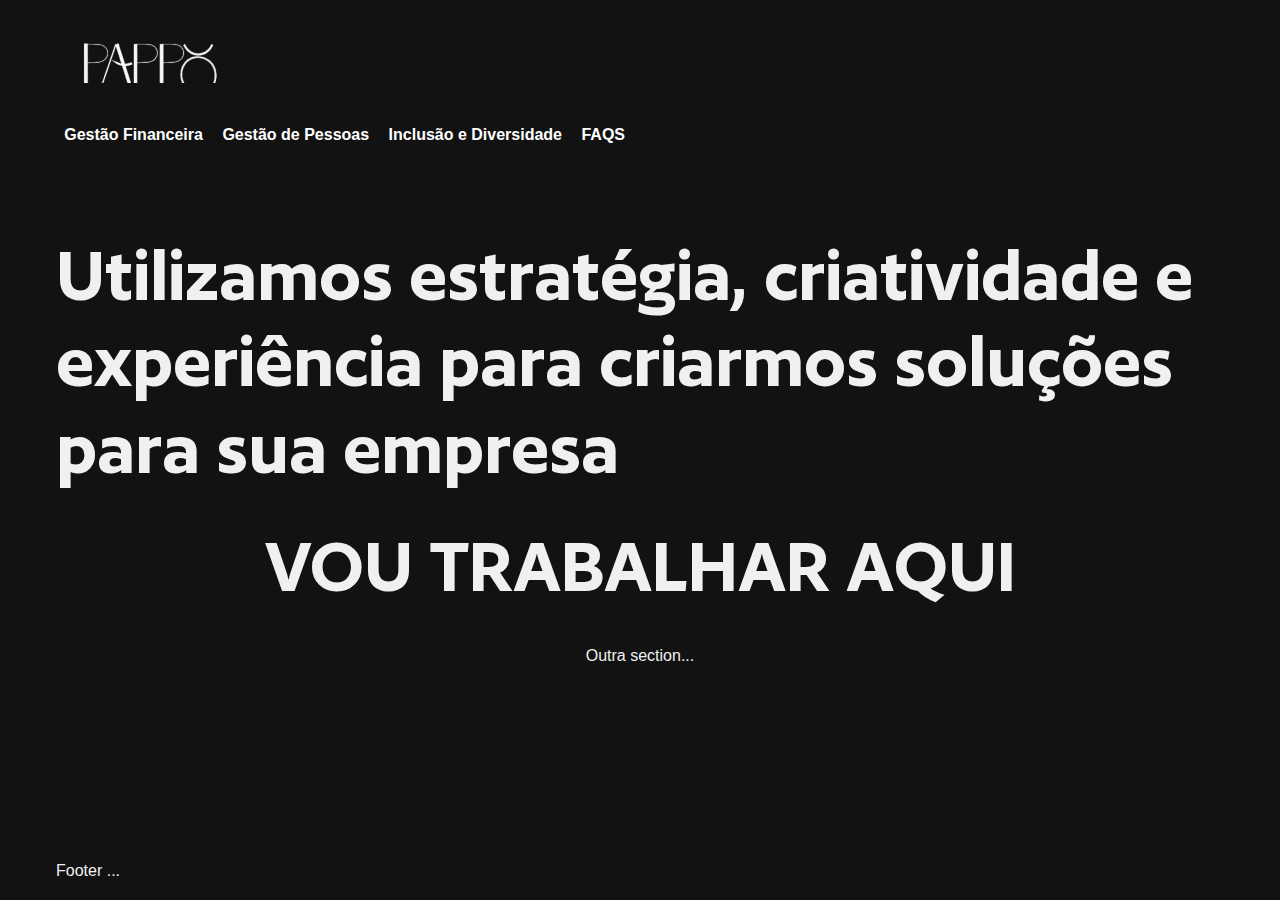
==== index.html @ 902ffb56 "Add font Author" ====
<!DOCTYPE html>
<html lang="en">

<head>
	<meta charset="UTF-8">
	<meta name="viewport" content="width=device-width, initial-scale=1.0">
	<title>PAPPO</title>

	<link rel="preconnect" href="https://fonts.googleapis.com">
	<link rel="preconnect" href="https://fonts.gstatic.com" crossorigin>
	<link href="https://fonts.googleapis.com/css2?family=Inter:wght@100;300;500;700;900&family=Manrope:wght@200;400;600;800&display=swap" rel="stylesheet">

	<link rel="stylesheet" href="/css/style.css">
	<script src="/js/main.js" defer></script>
</head>

<body>
	<header>
		<div class="container">
			<div class="logo">
				<img src="img/logo.png" alt="logo" />
			</div><!--logo-->

			<div class="menu">
				<a href="#">Gestão Financeira</a>
				<a href="#">Gestão de Pessoas</a>
				<a href="#">Inclusão e Diversidade</a>
				<a href="#">FAQS</a>
			</div><!--menu-->
		<div><!--container-->
	</header>

	<main>
		<section class="splash" id="splash">
			<div class="container">
			
				<h1 class="title">
					Utilizamos estratégia, criatividade e experiência para criarmos soluções para sua empresa
				</h1>
			
			</div>
		</section>
		
		<section class="our-process" id="our-process">
			<div class="container">

				<h1 class="title">VOU TRABALHAR AQUI</h1>

			</div>
		</section>

		<section class="outra ..." id="outro ...">
			<div class="container">
			
				Outra section...
			
			</div>
		</section>
	</main>
	
	<footer>
		<div class="container">

			<div class="ftr-left">

			</div>

			<div class="ftr-right">

			</div>

			<div class="ftr-footer">

			</div>
		
			Footer ...
		
		</div>
	</footer>
</body>

</html>
---- css/style.css ----
@import url(./root.css);
@import url(./font.css);
@import url(./splash.css);

*{
    margin:0;
    padding:0;
    box-sizing: border-box;
    font-family: Verdana, Geneva, Tahoma, sans-serif;
}

body {
	font-family: 'Poppins', sans-serif;
	text-align: left;

	word-wrap: break-word;
	overflow-wrap: break-word;
	color: var(--color);
	background: var(--bg);
	font-size: 16px;
	line-height: 1.7;
	height: 100vh;

	width: 100%;
	min-width: 360px;
}

body,
main {
	display: flex;
	flex-direction: column;
}

main {
	width: 100%;
	margin: auto;
	padding: 1rem 0;
	flex: 1;
	align-items: center;
}

.container {
	margin: auto;
	width: 100%;
	max-width: 1200px;
	padding: 1rem;
}

.title {
	font-family: Author, sans-serif;
}

/*  --------------------  */

.center{
    display: flex;
    flex-wrap: wrap;
    max-width: 1200px;
    margin: 0 auto;
    padding: 0 2%;
}

header{
    height: 200px;
    padding: 20px 0;
}

.logo{
    width: 50%;
}

.menu{
    padding-top: 30px;
    width: 50%;
    text-align: right;
}

.menu a{
    color: white;
    text-decoration: none;
    font-weight: bold;
    margin-right: 15px;
}



section.sobre{
    height: calc(100% - 200px);
    position: relative;
}

.extras{
    position: absolute;
    bottom: 0;
    right: 0;
    width: 200px;
    height: 200px;
    background-color: black;

}
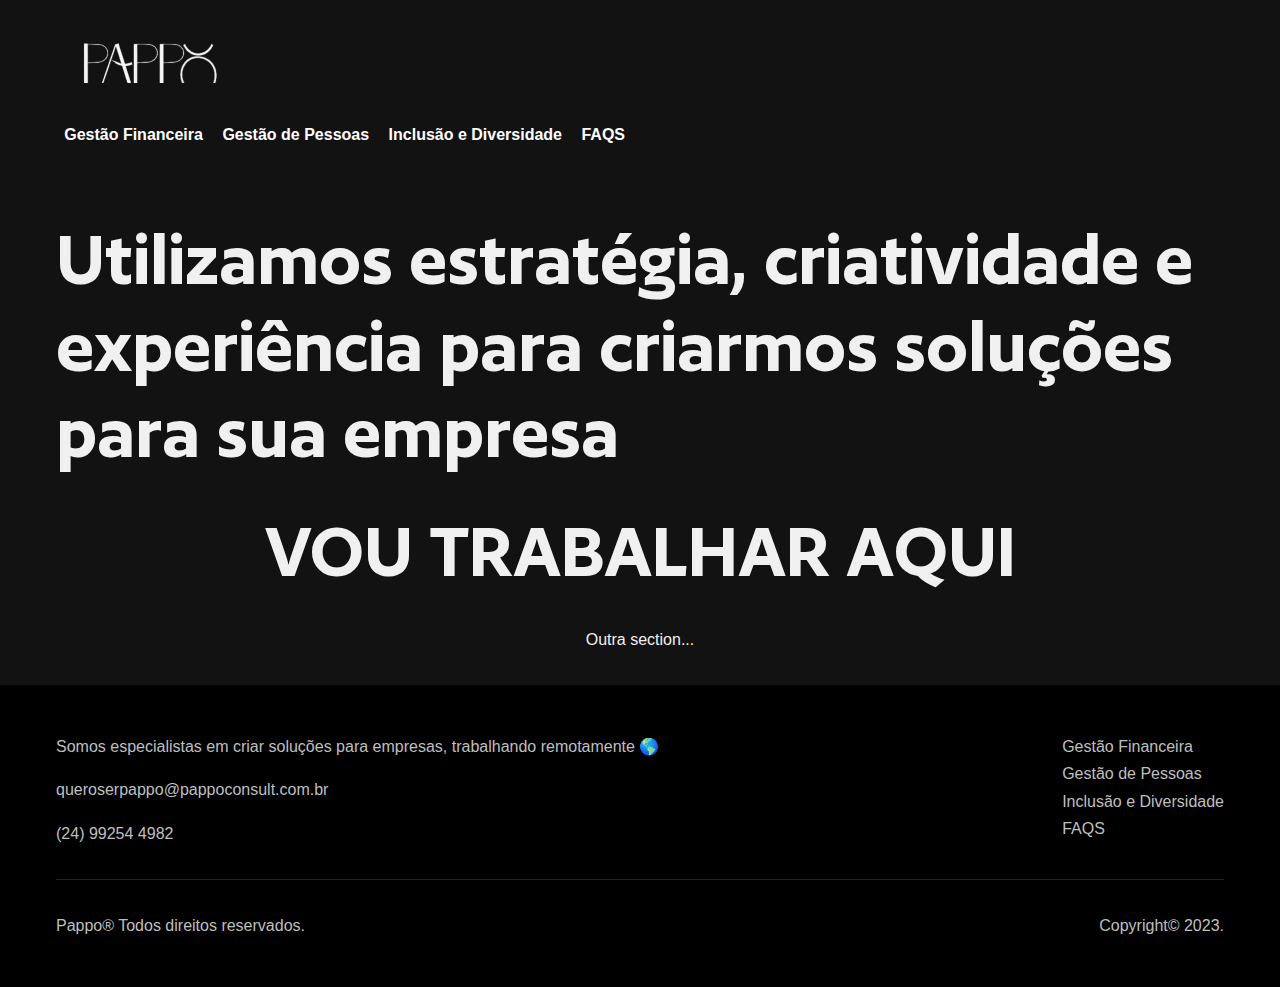
==== commit ddf26ef2: "upgrade" ====
--- a/index.html
+++ b/index.html
@@ -8,7 +8,9 @@
 
 	<link rel="preconnect" href="https://fonts.googleapis.com">
 	<link rel="preconnect" href="https://fonts.gstatic.com" crossorigin>
-	<link href="https://fonts.googleapis.com/css2?family=Inter:wght@100;300;500;700;900&family=Manrope:wght@200;400;600;800&display=swap" rel="stylesheet">
+	<link
+		href="https://fonts.googleapis.com/css2?family=Inter:wght@100;300;500;700;900&family=Manrope:wght@200;400;600;800&display=swap"
+		rel="stylesheet">
 
 	<link rel="stylesheet" href="/css/style.css">
 	<script src="/js/main.js" defer></script>
@@ -27,20 +29,20 @@
 				<a href="#">Inclusão e Diversidade</a>
 				<a href="#">FAQS</a>
 			</div><!--menu-->
-		<div><!--container-->
+			<div><!--container-->
 	</header>
 
 	<main>
 		<section class="splash" id="splash">
 			<div class="container">
-			
+
 				<h1 class="title">
 					Utilizamos estratégia, criatividade e experiência para criarmos soluções para sua empresa
 				</h1>
-			
+
 			</div>
 		</section>
-		
+
 		<section class="our-process" id="our-process">
 			<div class="container">
 
@@ -51,30 +53,39 @@
 
 		<section class="outra ..." id="outro ...">
 			<div class="container">
-			
+
 				Outra section...
-			
+
 			</div>
 		</section>
 	</main>
-	
+
 	<footer>
 		<div class="container">
 
-			<div class="ftr-left">
+			<div class="ftr-content">
+				<div class="ftr-left">
+					<p>Somos especialistas em criar soluções para empresas, trabalhando remotamente 🌎</p>
+					<a href="mailto:queroserpappo@pappoconsult.com.br">queroserpappo@pappoconsult.com.br</a>
+					<a href="tel:+5524992544982">(24) 99254 4982</a>
+				</div>
 
-			</div>
-
-			<div class="ftr-right">
-
+				<div class="ftr-right">
+					<nav>
+						<ul>
+							<li><a href="#">Gestão Financeira</a></li>
+							<li><a href="#">Gestão de Pessoas</a></li>
+							<li><a href="#">Inclusão e Diversidade</a></li>
+							<li><a href="#">FAQS</a></li>
+						</ul>
+					</nav>
+				</div>
 			</div>
 
 			<div class="ftr-footer">
-
+				<span>Pappo® Todos direitos reservados.</span>
+				<span>Copyright© 2023. </span>
 			</div>
-		
-			Footer ...
-		
 		</div>
 	</footer>
 </body>
--- a/css/style.css
+++ b/css/style.css
@@ -2,6 +2,7 @@
 @import url(./root.css);
 @import url(./font.css);
 @import url(./splash.css);
+@import url(./footer.css);
 
 *{
     margin:0;
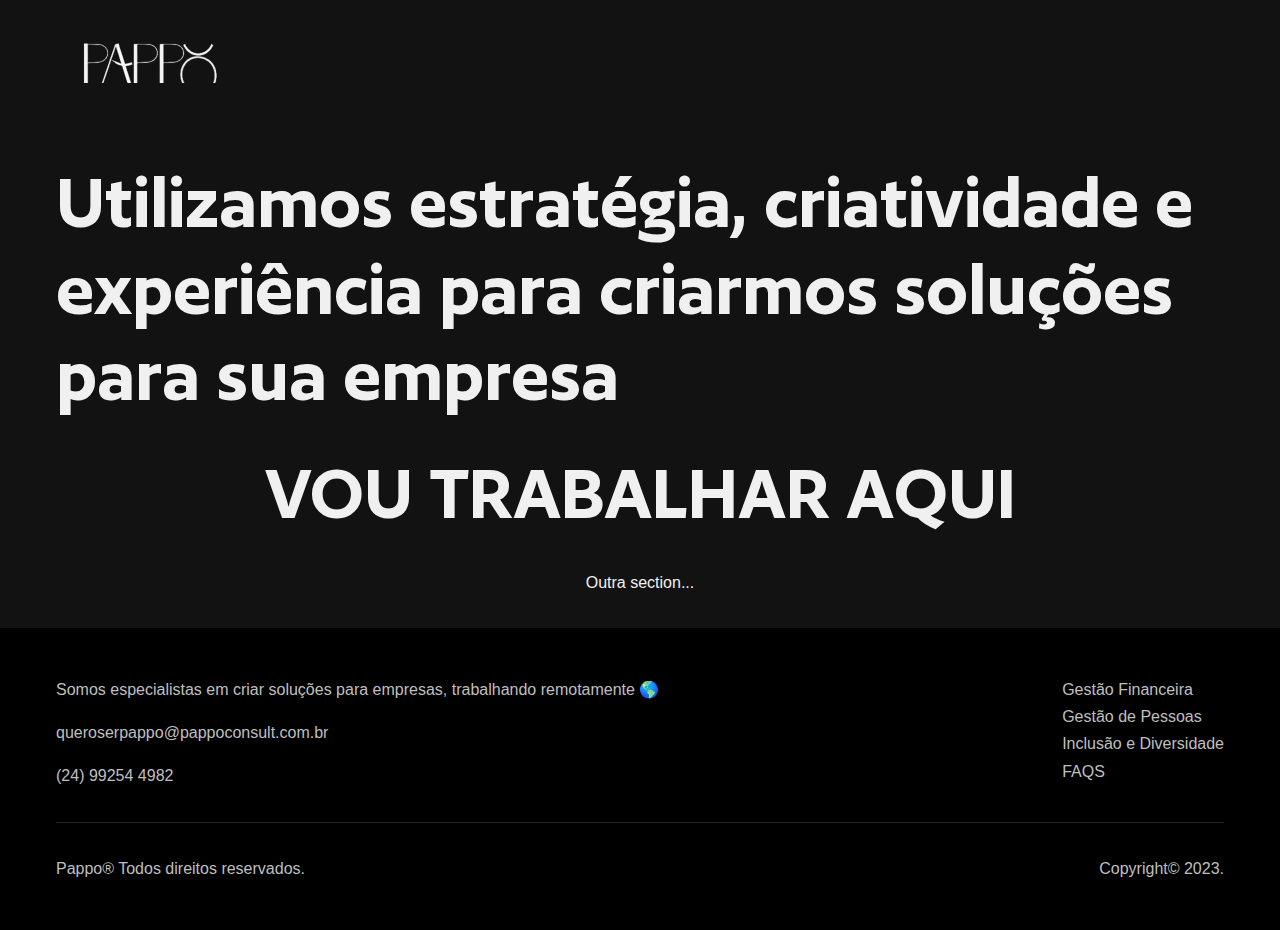
==== commit b2291ed5: "upgrade" ====
--- a/index.html
+++ b/index.html
@@ -21,15 +21,8 @@
 		<div class="container">
 			<div class="logo">
 				<img src="img/logo.png" alt="logo" />
-			</div><!--logo-->
-
-			<div class="menu">
-				<a href="#">Gestão Financeira</a>
-				<a href="#">Gestão de Pessoas</a>
-				<a href="#">Inclusão e Diversidade</a>
-				<a href="#">FAQS</a>
-			</div><!--menu-->
-			<div><!--container-->
+			</div>
+			<div>
 	</header>
 
 	<main>
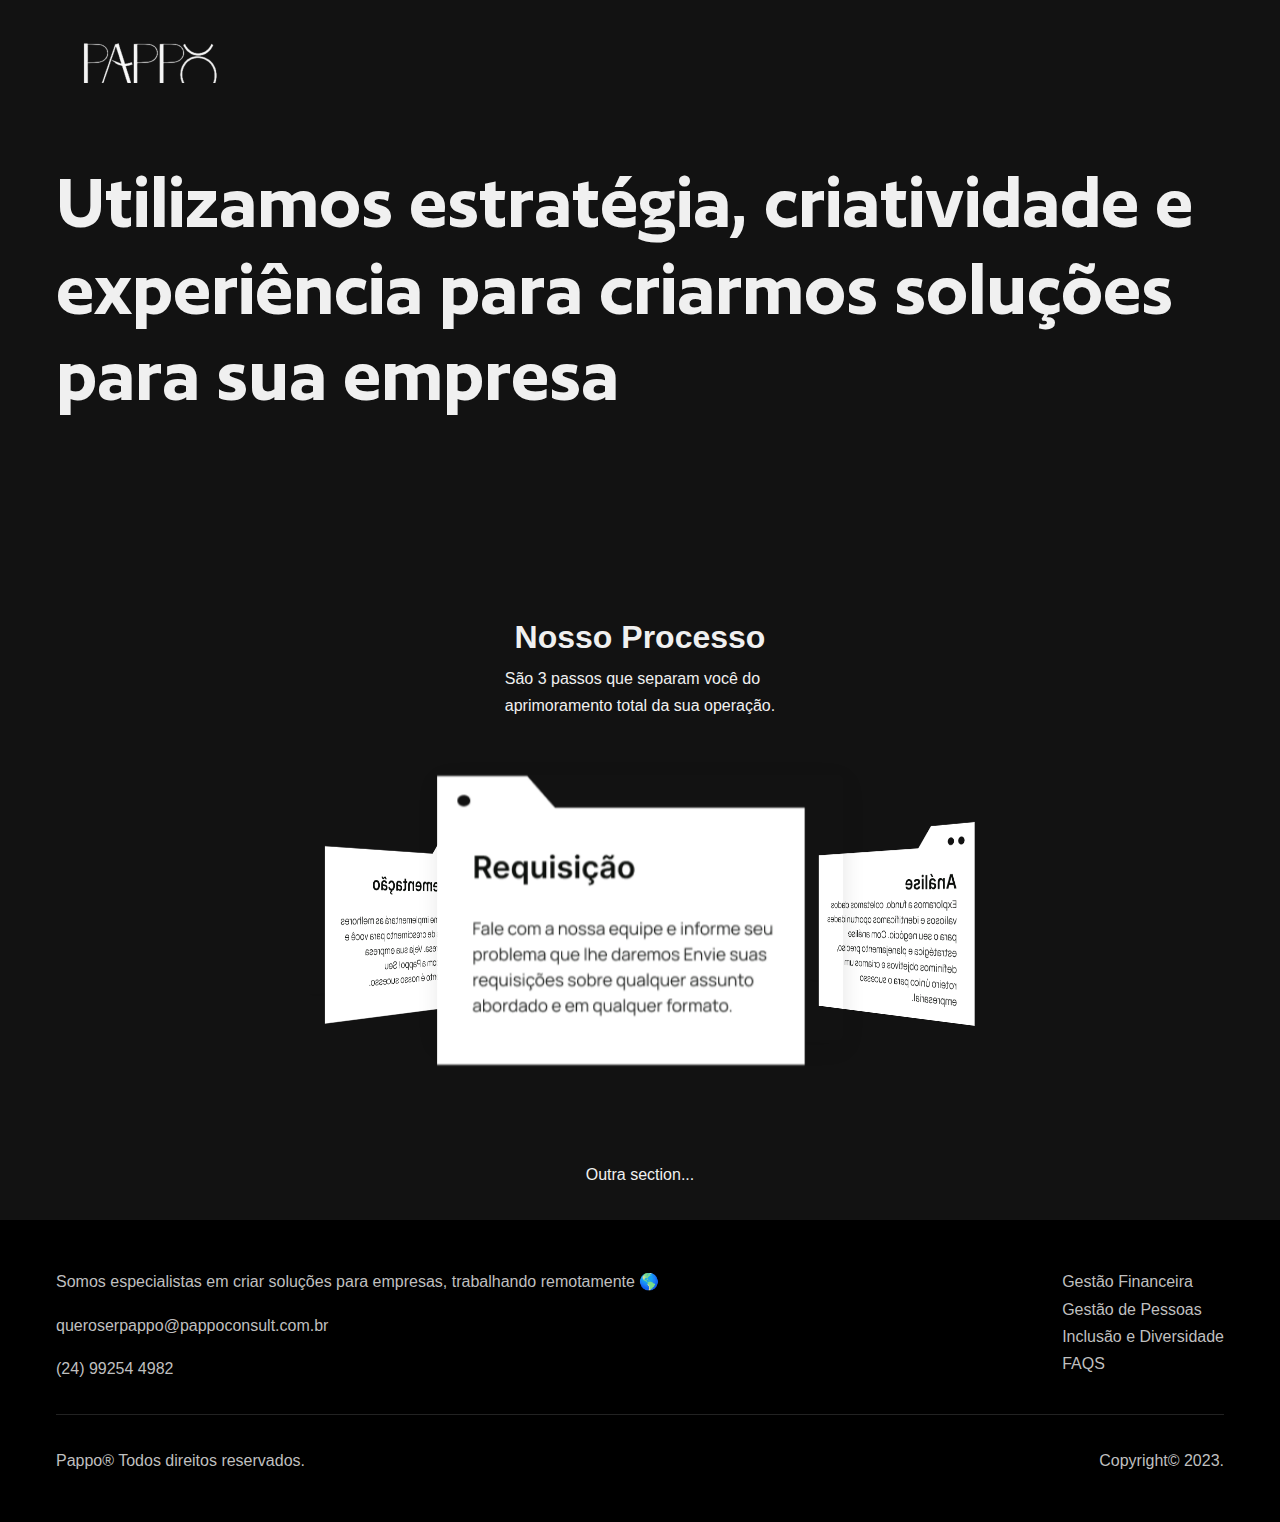
==== commit 44c3da7f: "Add: proccess section" ====
--- a/index.html
+++ b/index.html
@@ -36,10 +36,23 @@
 			</div>
 		</section>
 
-		<section class="our-process" id="our-process">
+		<section class="process" id="process">
 			<div class="container">
 
-				<h1 class="title">VOU TRABALHAR AQUI</h1>
+				<div class="pro-content">
+					<h2>Nosso Processo</h2>
+					<p>São 3 passos que separam você do<br />aprimoramento total da sua operação.</p>
+				</div>
+
+				<figure class="icon-cards mt-3">
+					<div class="icon-cards__content">
+						<div class="icon-cards__item d-flex align-items-center justify-content-center"><img src="/img/process/1.png" alt=""></div>
+						<div class="icon-cards__item d-flex align-items-center justify-content-center"><img src="/img/process/2.png" alt="">
+						</div>
+						<div class="icon-cards__item d-flex align-items-center justify-content-center"><img src="/img/process/3.png" alt="">
+						</div>
+					</div>
+				</figure>
 
 			</div>
 		</section>
--- a/css/style.css
+++ b/css/style.css
@@ -2,6 +2,7 @@
 @import url(./root.css);
 @import url(./font.css);
 @import url(./splash.css);
+@import url(./process.css);
 @import url(./footer.css);
 
 *{
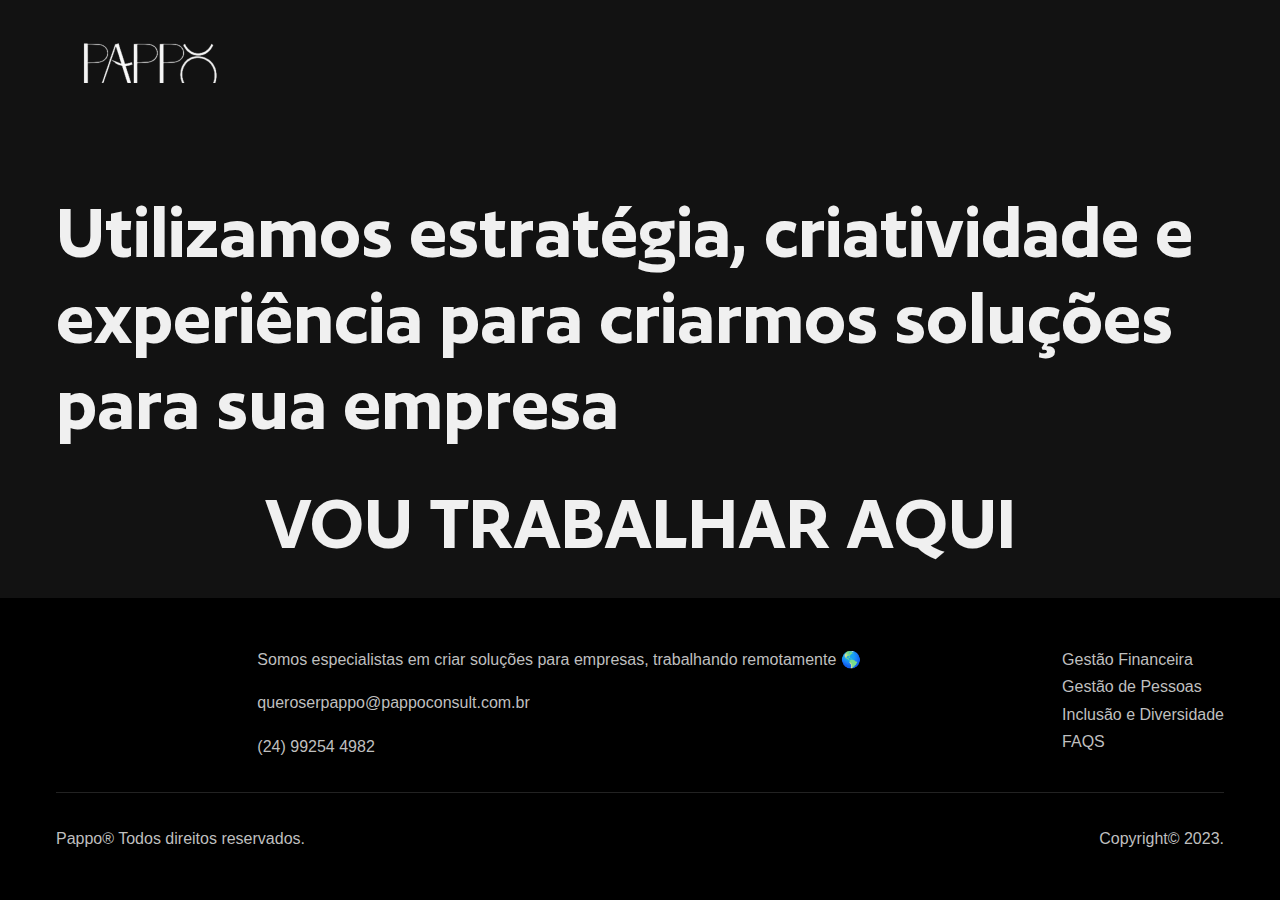
==== commit b160a30e: "Add files via upload" ====
--- a/index.html
+++ b/index.html
@@ -36,31 +36,46 @@
 			</div>
 		</section>
 
-		<section class="process" id="process">
+		<section class="our-process" id="our-process">
 			<div class="container">
 
-				<div class="pro-content">
-					<h2>Nosso Processo</h2>
-					<p>São 3 passos que separam você do<br />aprimoramento total da sua operação.</p>
-				</div>
-
-				<figure class="icon-cards mt-3">
-					<div class="icon-cards__content">
-						<div class="icon-cards__item d-flex align-items-center justify-content-center"><img src="/img/process/1.png" alt=""></div>
-						<div class="icon-cards__item d-flex align-items-center justify-content-center"><img src="/img/process/2.png" alt="">
-						</div>
-						<div class="icon-cards__item d-flex align-items-center justify-content-center"><img src="/img/process/3.png" alt="">
-						</div>
-					</div>
-				</figure>
+				<h1 class="title">VOU TRABALHAR AQUI</h1>
 
 			</div>
 		</section>
 
-		<section class="outra ..." id="outro ...">
-			<div class="container">
+		
+			<div id="Contato">
 
-				Outra section...
+
+                </div><!--Contato-->
+
+                <div id="Logística"
+
+
+            </div><!--Logística-->    
+            
+           <a href="https://github.com/pedra/pappo/blob/main/img/3lYFkjkBy2fEzTbPB7PB4Tov7TE.png"
+
+           <a href=https://github.com/pedra/pappo/blob/main/img/KZ0L8nwtZzvbxxKnOYc3PwjvX5Y.png
+
+           <a href="https://github.com/pedra/pappo/blob/main/img/6niU294dma6jseMjf9BlSBUuuc4.png"
+    
+           <a href="https://github.com/pedra/pappo/blob/main/img/KijCZ3qLa4o5mCY7mIND9ArG0Qc.png"
+
+           <a href="https://github.com/pedra/pappo/blob/main/img/ggBRjHO0lNNeP8Y4uCHr2PVad4Q.png"
+
+           <a href="https://github.com/pedra/pappo/blob/main/img/pCJ8EvF63d7Kl6DKQ8IsWZ4gHc.png"
+
+           <a href="https://github.com/pedra/pappo/blob/main/img/qhrYA2Wh4WYNI51X7J98ys0cjE.png"
+
+           <a href="https://github.com/pedra/pappo/blob/main/img/t0hgtGY2Q9Vyvz1Z2Lh5G9xRfGQ.png"
+
+           <a href="https://github.com/pedra/pappo/blob/main/img/xBVkt2EA65seAWH0BzKoN3SKqjE.png"
+
+           <a href="https://github.com/pedra/pappo/blob/main/img/yNNKZpyJnNWZA5DTmVy4tSO85oE.png"
+
+		
 
 			</div>
 		</section>
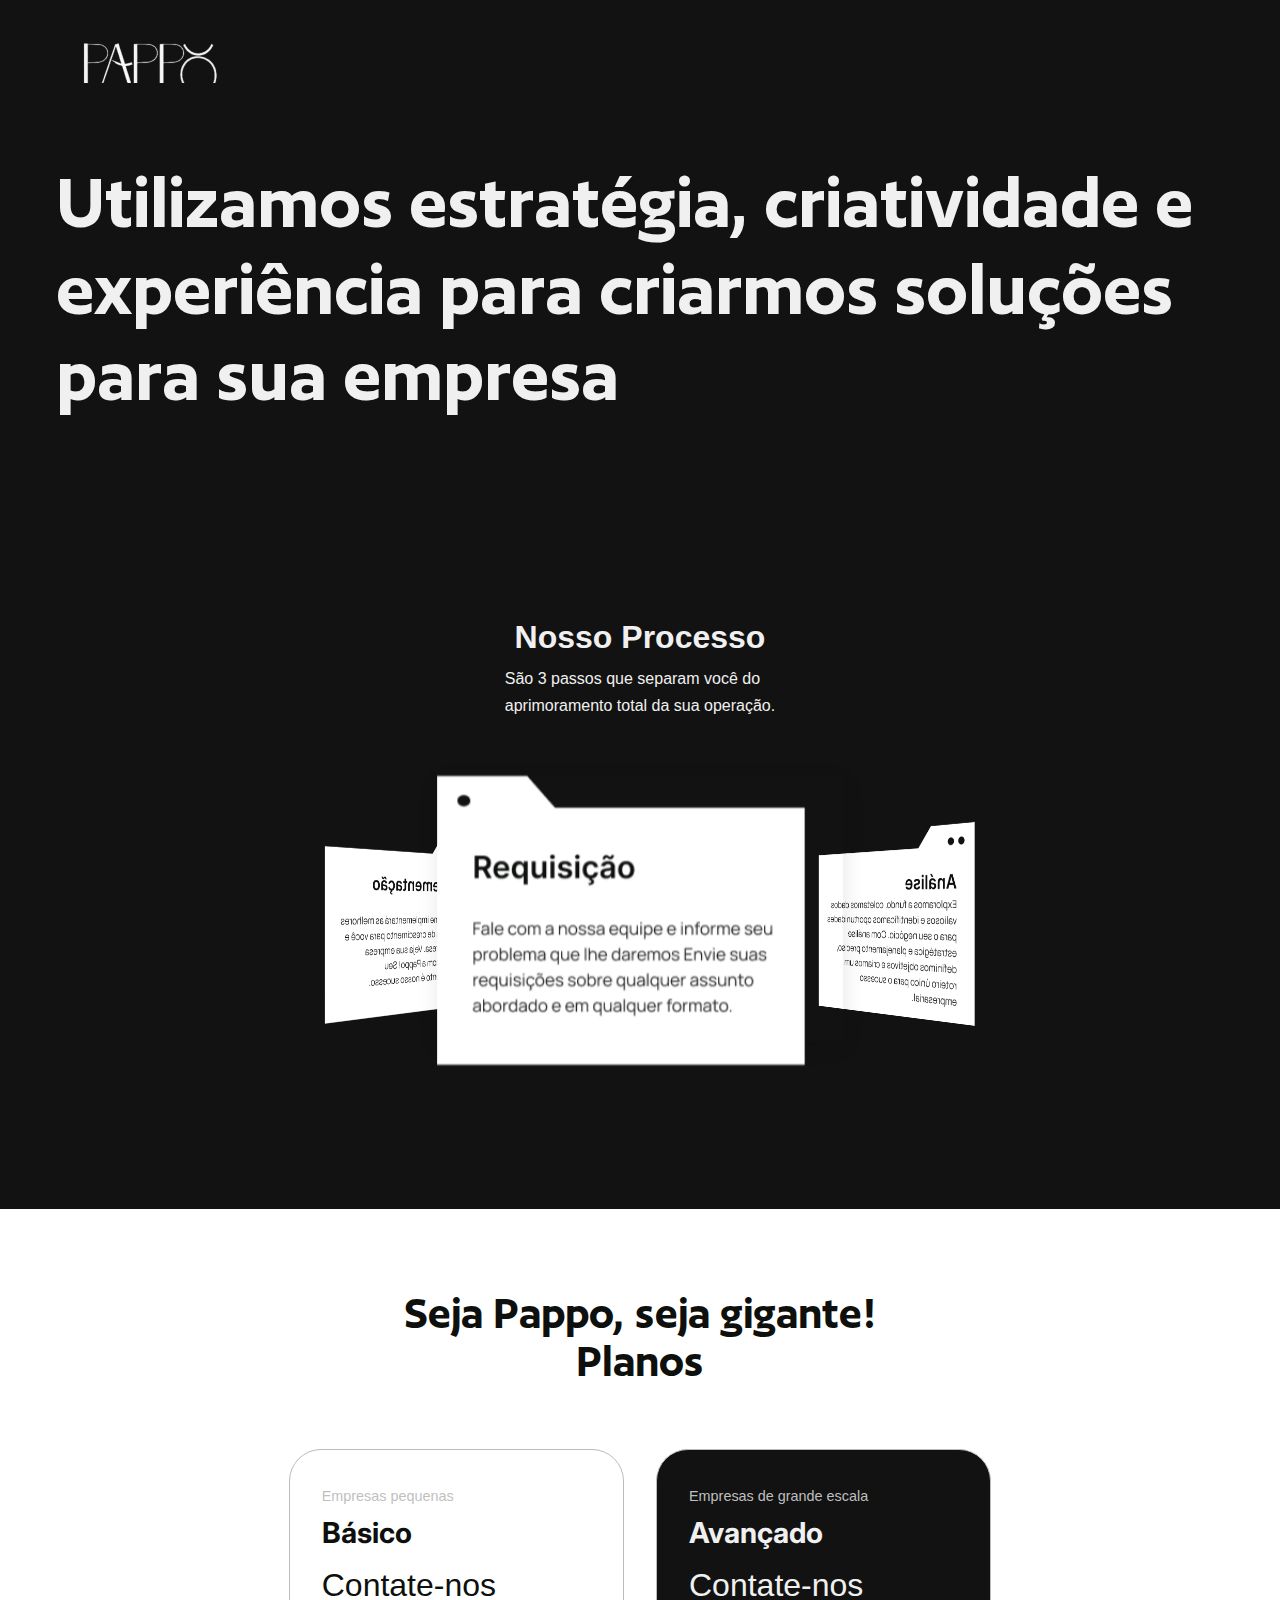
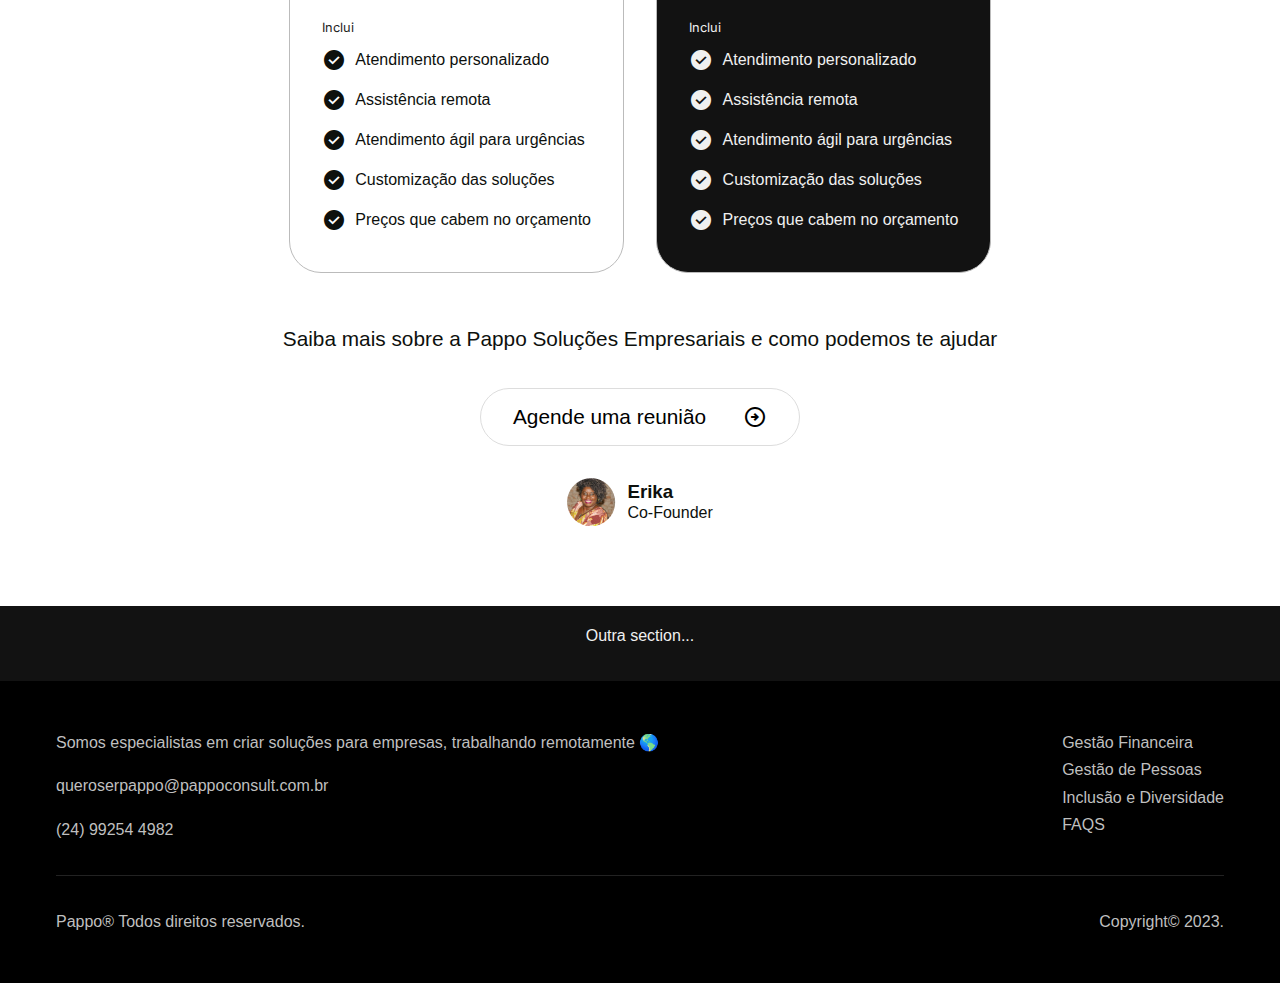
==== commit 07e5d8a8: "add: Plans" ====
--- a/index.html
+++ b/index.html
@@ -11,6 +11,7 @@
 	<link
 		href="https://fonts.googleapis.com/css2?family=Inter:wght@100;300;500;700;900&family=Manrope:wght@200;400;600;800&display=swap"
 		rel="stylesheet">
+	<link rel="stylesheet" href="https://fonts.googleapis.com/css2?family=Material+Symbols+Outlined:opsz,wght,FILL,GRAD@20..48,100..700,0..1,-50..200" />
 
 	<link rel="stylesheet" href="/css/style.css">
 	<script src="/js/main.js" defer></script>
@@ -36,46 +37,88 @@
 			</div>
 		</section>
 
-		<section class="our-process" id="our-process">
+		<section class="process" id="process">
 			<div class="container">
 
-				<h1 class="title">VOU TRABALHAR AQUI</h1>
+				<div class="pro-content">
+					<h2>Nosso Processo</h2>
+					<p>São 3 passos que separam você do<br />aprimoramento total da sua operação.</p>
+				</div>
+
+				<figure class="icon-cards">
+					<div class="icon-cards__content">
+						<div class="icon-cards__item"><img src="/img/process/1.png" alt=""></div>
+						<div class="icon-cards__item"><img src="/img/process/2.png" alt=""></div>
+						<div class="icon-cards__item"><img src="/img/process/3.png" alt=""></div>
+					</div>
+				</figure>
 
 			</div>
 		</section>
 
-		
-			<div id="Contato">
+		<section class="plans" id="plans">
+			<div class="container">
 
+				<div class="pln-title">
+					<h2>Seja Pappo, seja gigante!</h2>
+					<h3>Planos</h3>
+				</div>
 
-                </div><!--Contato-->
+				<div class="pln-cards">
+					<div class="pln-card">
+						<span class="pln-info">Empresas pequenas</span>
+						<h4>Básico</h4>
+						<p>Contate-nos</p>
 
-                <div id="Logística"
+						<hx>Inclui</hx>				
+						<ul>
+							<li><span class="material-symbols-outlined">check_circle</span>Atendimento personalizado</li>
+							<li><span class="material-symbols-outlined">check_circle</span>Assistência remota</li>
+							<li><span class="material-symbols-outlined">check_circle</span>Atendimento ágil para urgências</li>
+							<li><span class="material-symbols-outlined">check_circle</span>Customização das soluções</li>
+							<li><span class="material-symbols-outlined">check_circle</span>Preços que cabem no orçamento</li>
+						</ul>
+					</div>
 
+					<div class="pln-card pln-black">
+						<span class="pln-info">Empresas de grande escala</span>
+						<h4>Avançado</h4>
+						<p>Contate-nos</p>
+						
+						<hx>Inclui</hx>						
+						<ul>
+							<li><span class="material-symbols-outlined">check_circle</span>Atendimento personalizado</li>
+							<li><span class="material-symbols-outlined">check_circle</span>Assistência remota</li>
+							<li><span class="material-symbols-outlined">check_circle</span>Atendimento ágil para urgências</li>
+							<li><span class="material-symbols-outlined">check_circle</span>Customização das soluções</li>
+							<li><span class="material-symbols-outlined">check_circle</span>Preços que cabem no orçamento</li>
+						</ul>
+					</div>
+				</div>
 
-            </div><!--Logística-->    
-            
-           <a href="https://github.com/pedra/pappo/blob/main/img/3lYFkjkBy2fEzTbPB7PB4Tov7TE.png"
+				<div class="pln-footer">
+					<p>Saiba mais sobre a Pappo Soluções Empresariais e como podemos te ajudar</p>
 
-           <a href=https://github.com/pedra/pappo/blob/main/img/KZ0L8nwtZzvbxxKnOYc3PwjvX5Y.png
+					<button>
+						<span>Agende uma reunião</span>
+						<span class="material-symbols-outlined">arrow_circle_right</span></span>
+					</button>
+				
+					<div class="pln-avatar">
+						<img src="/img/plans/avatar.png" alt="">
+						<div class="pln-avatar-data">
+							<h3>Erika</h3>
+							<span>Co-Founder</span>
+						</div>
+					</div>
+				</div>		
+			</div>
+		</section>
 
-           <a href="https://github.com/pedra/pappo/blob/main/img/6niU294dma6jseMjf9BlSBUuuc4.png"
-    
-           <a href="https://github.com/pedra/pappo/blob/main/img/KijCZ3qLa4o5mCY7mIND9ArG0Qc.png"
+		<section class="outra ..." id="outro ...">
+			<div class="container">
 
-           <a href="https://github.com/pedra/pappo/blob/main/img/ggBRjHO0lNNeP8Y4uCHr2PVad4Q.png"
-
-           <a href="https://github.com/pedra/pappo/blob/main/img/pCJ8EvF63d7Kl6DKQ8IsWZ4gHc.png"
-
-           <a href="https://github.com/pedra/pappo/blob/main/img/qhrYA2Wh4WYNI51X7J98ys0cjE.png"
-
-           <a href="https://github.com/pedra/pappo/blob/main/img/t0hgtGY2Q9Vyvz1Z2Lh5G9xRfGQ.png"
-
-           <a href="https://github.com/pedra/pappo/blob/main/img/xBVkt2EA65seAWH0BzKoN3SKqjE.png"
-
-           <a href="https://github.com/pedra/pappo/blob/main/img/yNNKZpyJnNWZA5DTmVy4tSO85oE.png"
-
-		
+				Outra section...
 
 			</div>
 		</section>
--- a/css/style.css
+++ b/css/style.css
@@ -3,7 +3,9 @@
 @import url(./font.css);
 @import url(./splash.css);
 @import url(./process.css);
+@import url(./plans.css);
 @import url(./footer.css);
+
 
 *{
     margin:0;
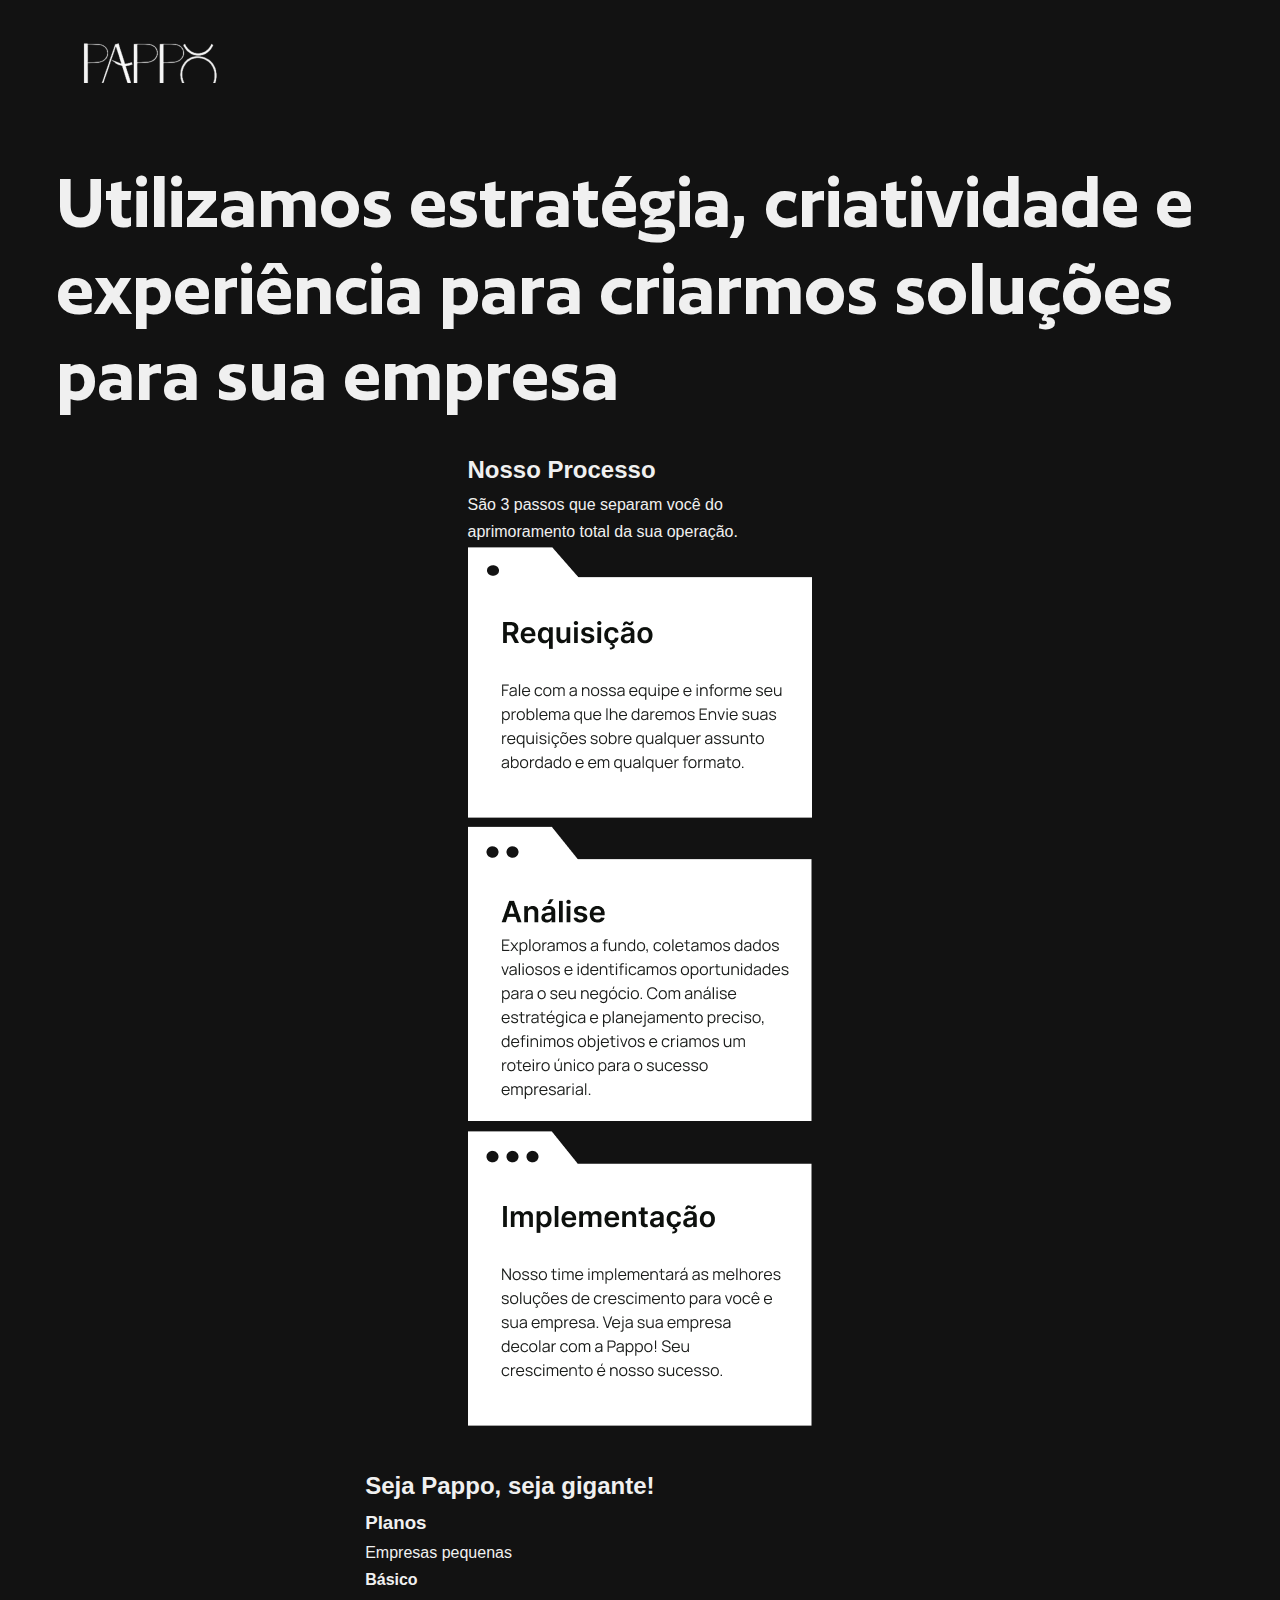
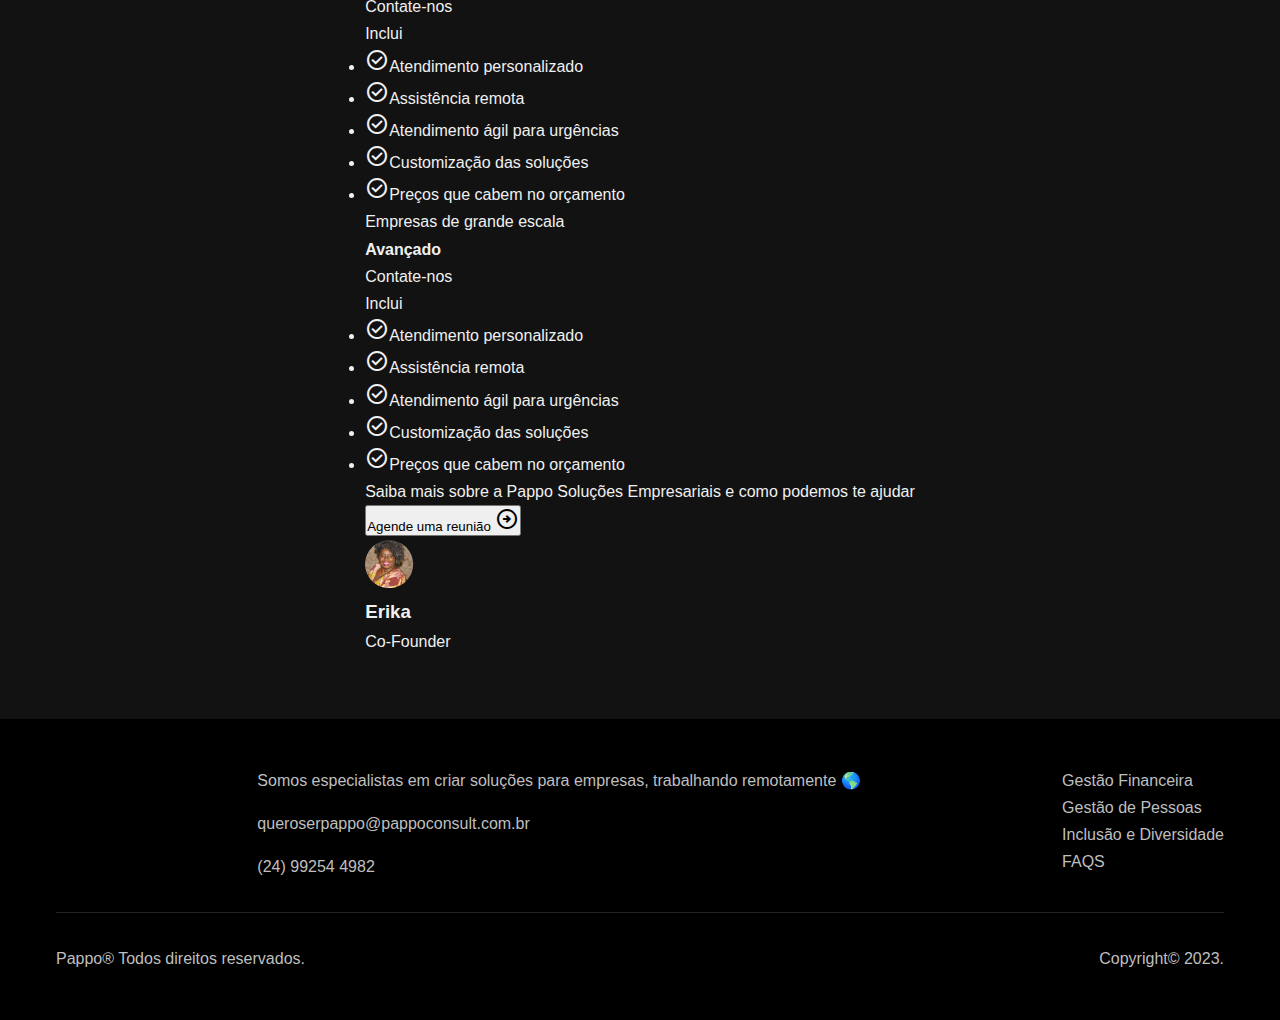
==== commit a93a1dba: "Merge branch 'main'" ====
--- a/index.html
+++ b/index.html
@@ -37,7 +37,7 @@
 			</div>
 		</section>
 
-		<section class="process" id="process">
+		<section class="our-process" id="our-process">
 			<div class="container">
 
 				<div class="pro-content">
@@ -118,7 +118,35 @@
 		<section class="outra ..." id="outro ...">
 			<div class="container">
 
-				Outra section...
+
+                </div><!--Contato-->
+
+                <div id="Logística"
+
+
+            </div><!--Logística-->    
+            
+           <a href="https://github.com/pedra/pappo/blob/main/img/3lYFkjkBy2fEzTbPB7PB4Tov7TE.png"
+
+           <a href=https://github.com/pedra/pappo/blob/main/img/KZ0L8nwtZzvbxxKnOYc3PwjvX5Y.png
+
+           <a href="https://github.com/pedra/pappo/blob/main/img/6niU294dma6jseMjf9BlSBUuuc4.png"
+    
+           <a href="https://github.com/pedra/pappo/blob/main/img/KijCZ3qLa4o5mCY7mIND9ArG0Qc.png"
+
+           <a href="https://github.com/pedra/pappo/blob/main/img/ggBRjHO0lNNeP8Y4uCHr2PVad4Q.png"
+
+           <a href="https://github.com/pedra/pappo/blob/main/img/pCJ8EvF63d7Kl6DKQ8IsWZ4gHc.png"
+
+           <a href="https://github.com/pedra/pappo/blob/main/img/qhrYA2Wh4WYNI51X7J98ys0cjE.png"
+
+           <a href="https://github.com/pedra/pappo/blob/main/img/t0hgtGY2Q9Vyvz1Z2Lh5G9xRfGQ.png"
+
+           <a href="https://github.com/pedra/pappo/blob/main/img/xBVkt2EA65seAWH0BzKoN3SKqjE.png"
+
+           <a href="https://github.com/pedra/pappo/blob/main/img/yNNKZpyJnNWZA5DTmVy4tSO85oE.png"
+
+		
 
 			</div>
 		</section>
--- a/css/style.css
+++ b/css/style.css
@@ -2,8 +2,6 @@
 @import url(./root.css);
 @import url(./font.css);
 @import url(./splash.css);
-@import url(./process.css);
-@import url(./plans.css);
 @import url(./footer.css);
 
 
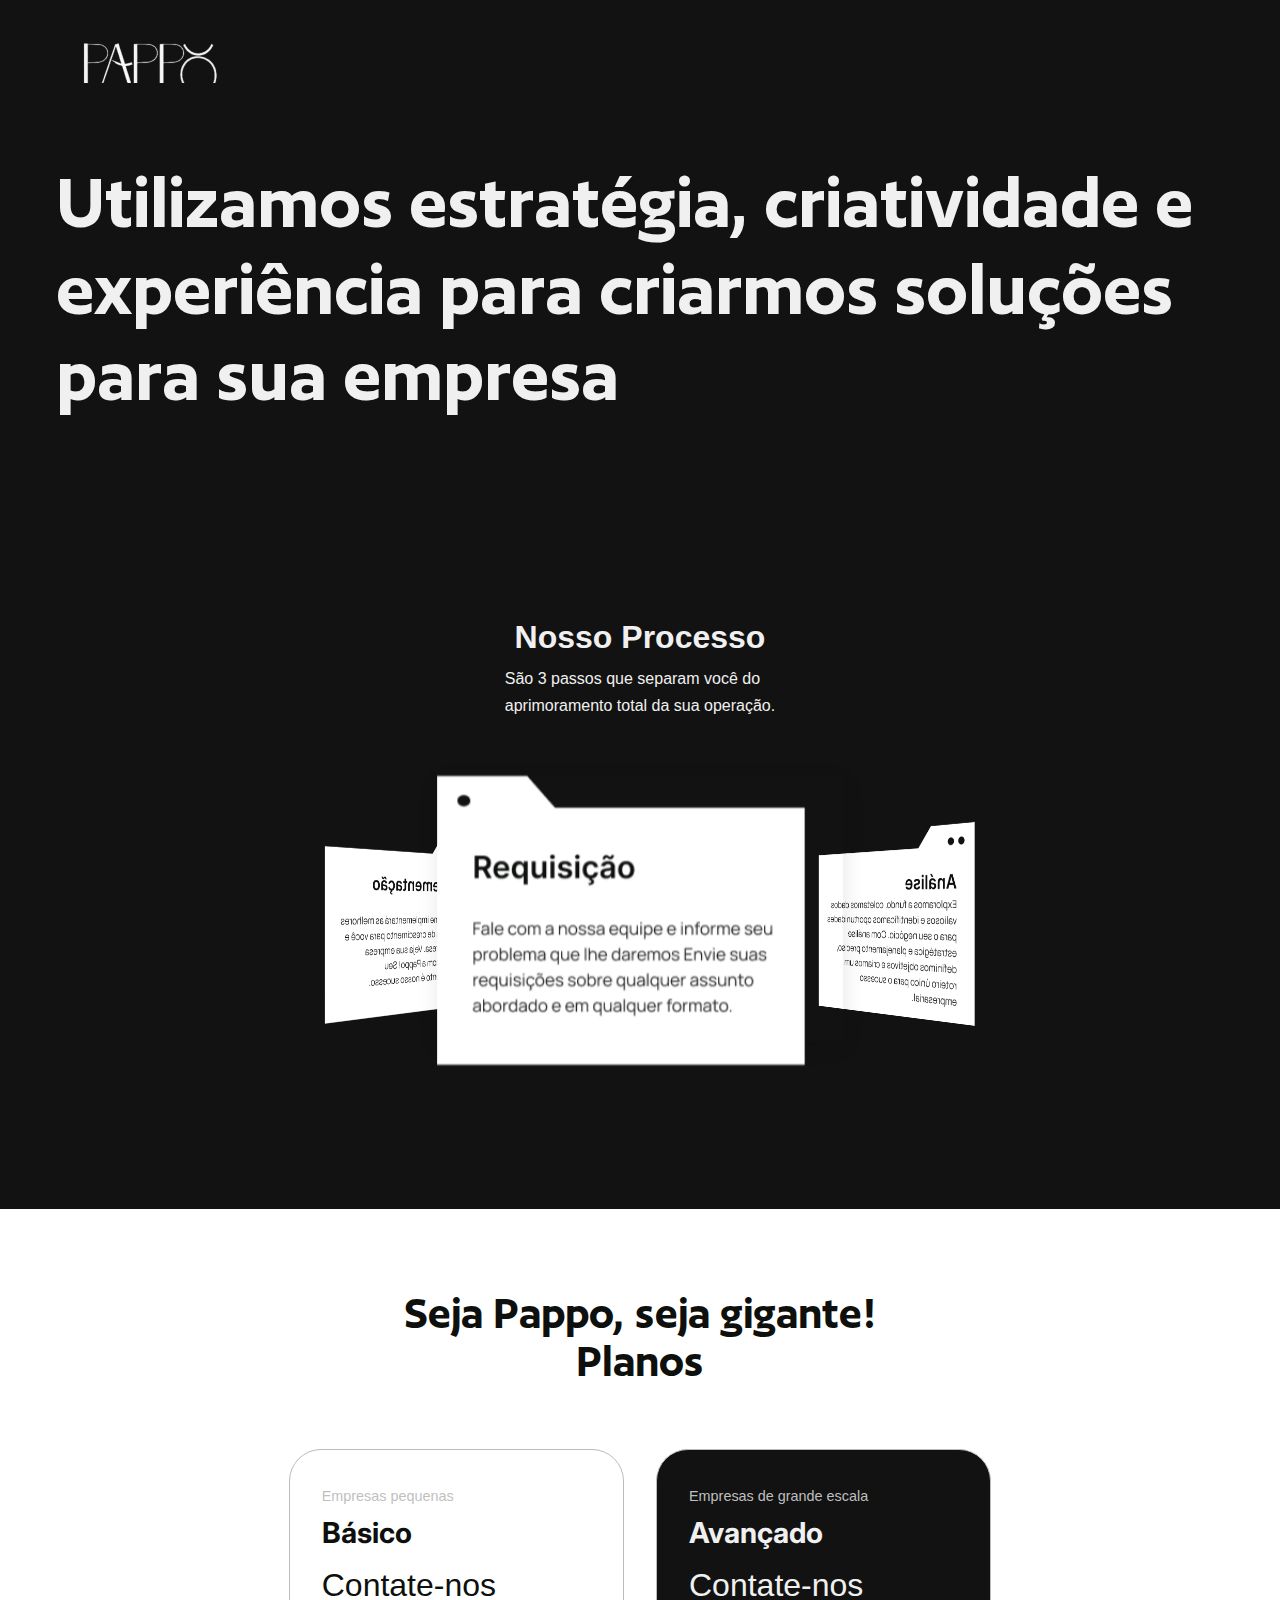
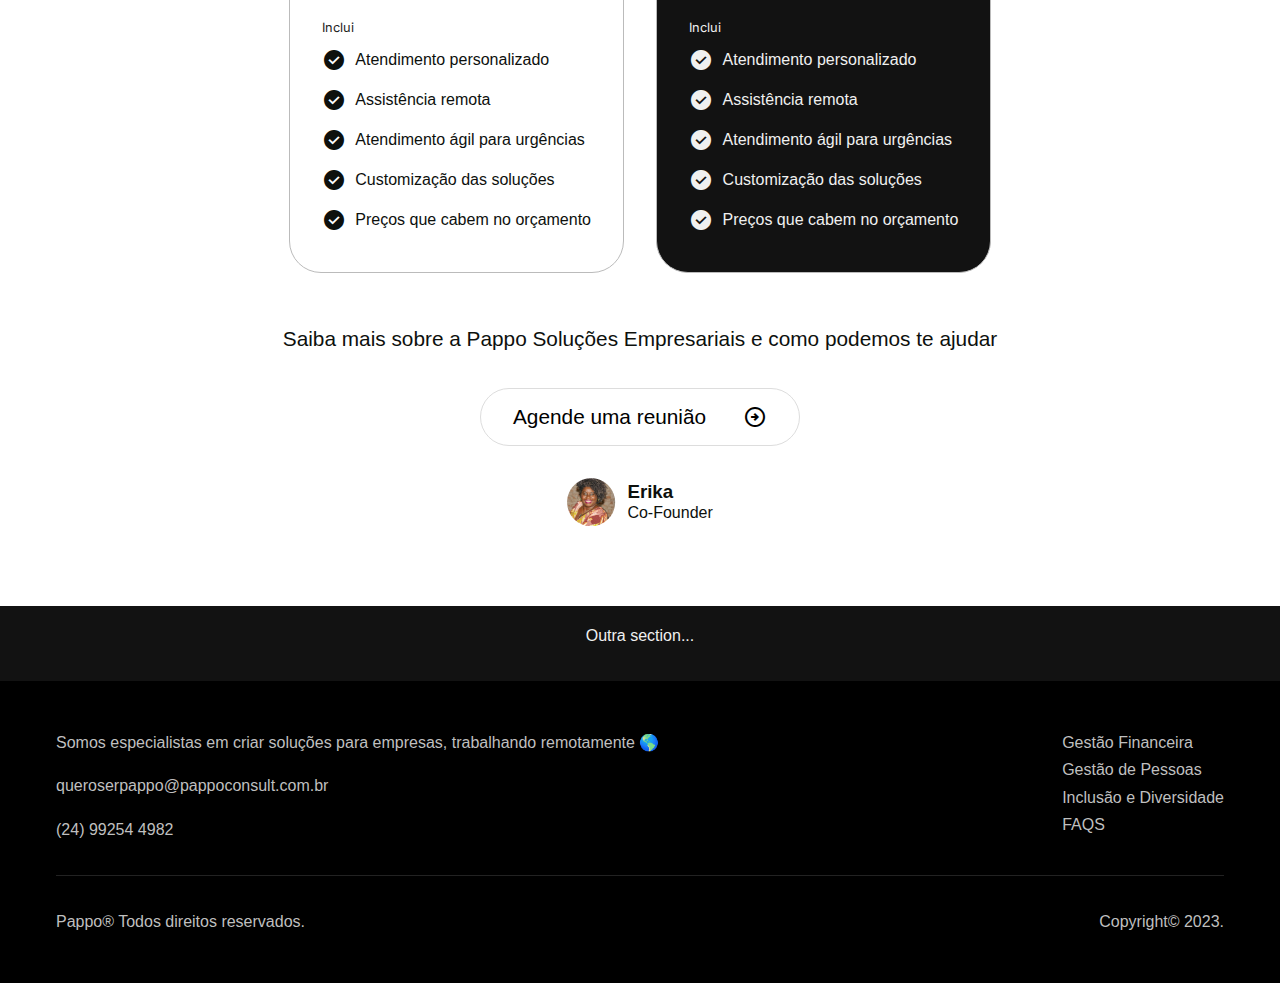
==== commit 32b6e6eb: "fix merge" ====
--- a/index.html
+++ b/index.html
@@ -37,7 +37,7 @@
 			</div>
 		</section>
 
-		<section class="our-process" id="our-process">
+		<section class="process" id="process">
 			<div class="container">
 
 				<div class="pro-content">
@@ -118,35 +118,7 @@
 		<section class="outra ..." id="outro ...">
 			<div class="container">
 
-
-                </div><!--Contato-->
-
-                <div id="Logística"
-
-
-            </div><!--Logística-->    
-            
-           <a href="https://github.com/pedra/pappo/blob/main/img/3lYFkjkBy2fEzTbPB7PB4Tov7TE.png"
-
-           <a href=https://github.com/pedra/pappo/blob/main/img/KZ0L8nwtZzvbxxKnOYc3PwjvX5Y.png
-
-           <a href="https://github.com/pedra/pappo/blob/main/img/6niU294dma6jseMjf9BlSBUuuc4.png"
-    
-           <a href="https://github.com/pedra/pappo/blob/main/img/KijCZ3qLa4o5mCY7mIND9ArG0Qc.png"
-
-           <a href="https://github.com/pedra/pappo/blob/main/img/ggBRjHO0lNNeP8Y4uCHr2PVad4Q.png"
-
-           <a href="https://github.com/pedra/pappo/blob/main/img/pCJ8EvF63d7Kl6DKQ8IsWZ4gHc.png"
-
-           <a href="https://github.com/pedra/pappo/blob/main/img/qhrYA2Wh4WYNI51X7J98ys0cjE.png"
-
-           <a href="https://github.com/pedra/pappo/blob/main/img/t0hgtGY2Q9Vyvz1Z2Lh5G9xRfGQ.png"
-
-           <a href="https://github.com/pedra/pappo/blob/main/img/xBVkt2EA65seAWH0BzKoN3SKqjE.png"
-
-           <a href="https://github.com/pedra/pappo/blob/main/img/yNNKZpyJnNWZA5DTmVy4tSO85oE.png"
-
-		
+				Outra section...
 
 			</div>
 		</section>
--- a/css/style.css
+++ b/css/style.css
@@ -2,6 +2,8 @@
 @import url(./root.css);
 @import url(./font.css);
 @import url(./splash.css);
+@import url(./process.css);
+@import url(./plans.css);
 @import url(./footer.css);
 
 
